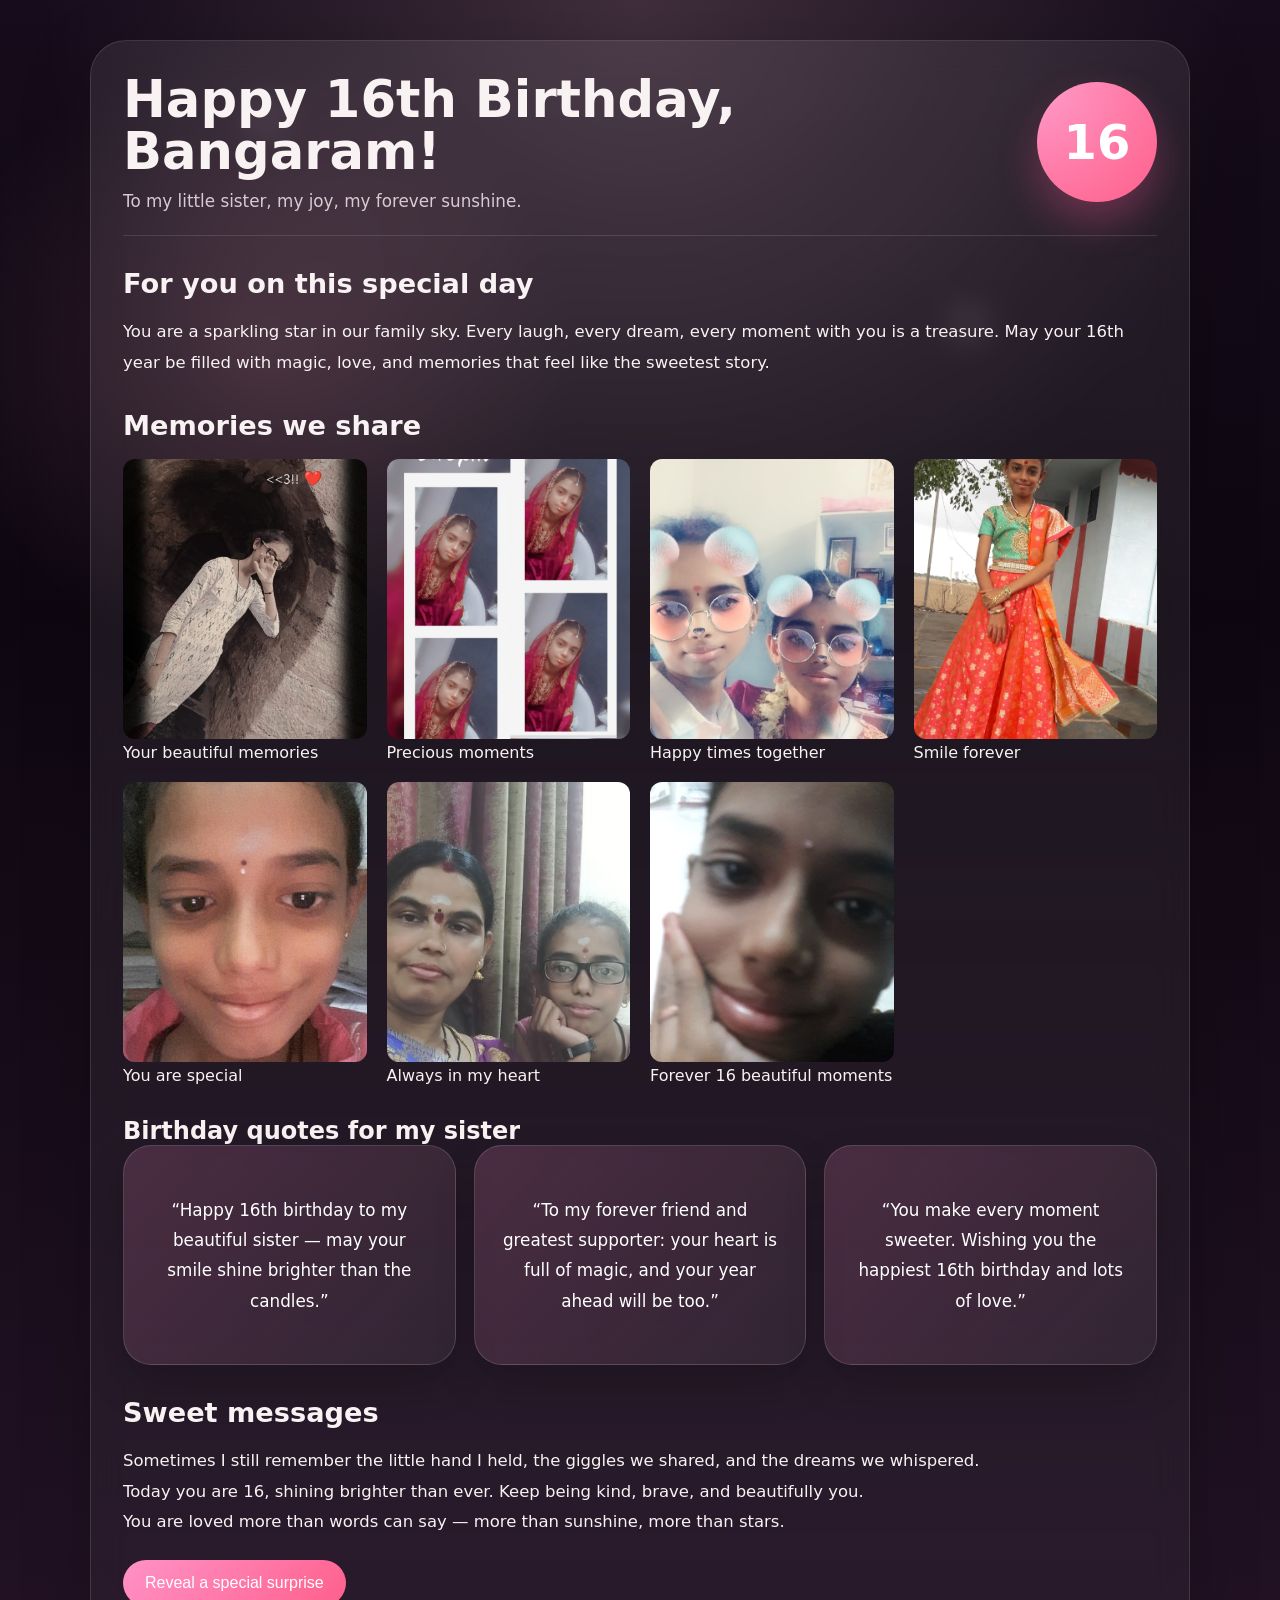
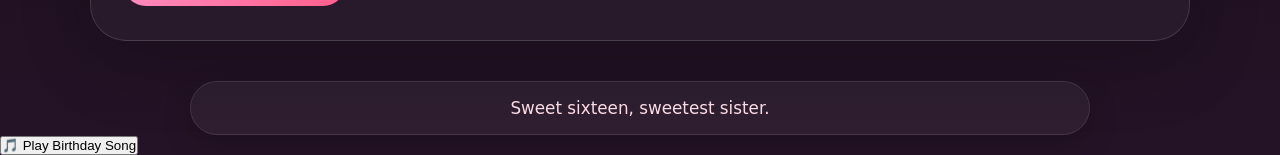
==== index.html @ b3b4f30d "Add audio element and play button for birthday song" ====
<!DOCTYPE html>
<html lang="en">
<head>
  <meta charset="UTF-8" />
  <meta name="viewport" content="width=device-width, initial-scale=1.0" />
  <title>Happy 16th Birthday, Bangaram!</title>
  <link rel="stylesheet" href="styles.css" />
</head>
<body>
  <div class="scene">
    <div class="sparkle"></div>
    <div class="sparkle"></div>
    <div class="sparkle"></div>
    <div class="sparkle"></div>
  </div>

  <main class="card">
    <header class="hero">
      <div class="hero-text">
        <h1>Happy 16th Birthday, Bangaram!</h1>
        <p>To my little sister, my joy, my forever sunshine.</p>
      </div>
      <div class="hero-badge">16</div>
    </header>

    <section class="message">
      <h2>For you on this special day</h2>
      <p>
        You are a sparkling star in our family sky. Every laugh, every dream, every moment with you is a treasure.
        May your 16th year be filled with magic, love, and memories that feel like the sweetest story.
      </p>
    </section>

    <section class="photos">
  <h2>Memories we share</h2>
  <div class="photo-grid">

    <div class="photo-card">
      <img src="photos/photo1.jpeg" alt="Birthday memory 1" />
      <span>Your beautiful memories</span>
    </div>

    <div class="photo-card">
      <img src="photos/photo2.jpeg" alt="Birthday memory 2" />
      <span>Precious moments</span>
    </div>

    <div class="photo-card">
      <img src="photos/photo3.jpeg" alt="Birthday memory 3" />
      <span>Happy times together</span>
    </div>

    <div class="photo-card">
      <img src="photos/photo4.jpeg" alt="Birthday memory 4" />
      <span>Smile forever</span>
    </div>

    <div class="photo-card">
      <img src="photos/photo5.jpeg" alt="Birthday memory 5" />
      <span>You are special</span>
    </div>

    <div class="photo-card">
      <img src="photos/photo6.jpeg" alt="Birthday memory 6" />
      <span>Always in my heart</span>
    </div>

    <div class="photo-card">
      <img src="photos/photo7.jpeg" alt="Birthday memory 7" />
      <span>Forever 16 beautiful moments</span>
    </div>

  </div>
</section>

    <section class="quotes">
      <h2>Birthday quotes for my sister</h2>
      <div class="quote-grid">
        <div class="quote-card">
          <p>“Happy 16th birthday to my beautiful sister — may your smile shine brighter than the candles.”</p>
        </div>
        <div class="quote-card">
          <p>“To my forever friend and greatest supporter: your heart is full of magic, and your year ahead will be too.”</p>
        </div>
        <div class="quote-card">
          <p>“You make every moment sweeter. Wishing you the happiest 16th birthday and lots of love.”</p>
        </div>
      </div>
    </section>

    <section class="extra">
      <h2>Sweet messages</h2>
      <div class="notes">
        <p>Sometimes I still remember the little hand I held, the giggles we shared, and the dreams we whispered.</p>
        <p>Today you are 16, shining brighter than ever. Keep being kind, brave, and beautifully you.</p>
        <p>You are loved more than words can say — more than sunshine, more than stars.</p>
      </div>
      <button id="revealButton" class="reveal-btn">Reveal a special surprise</button>
      <div id="revealNote" class="reveal-note hidden">
        <div class="surprise-card">
          <p>Bangaram, your smile makes every memory unforgettable.</p>
          <p>I miss you more than words can say — every quiet moment reminds me of the days we laughed together, shared secrets, and dreamed of the future.</p>
          <p>Today I want you to feel how much you are loved, treasured, and cherished just as you are.</p>
          <p class="surprise-quote">“You are the light of my life, and my heart holds every precious memory of you.”</p>
          <a class="extra-link-btn" href="extra.html">Open the second surprise page</a>
        </div>
      </div>
    </section>
  </main>

  <div class="bubble-text">
    <p>Sweet sixteen, sweetest sister.</p>
  </div>

  <script>
    document.addEventListener('DOMContentLoaded', () => {
      const revealButton = document.getElementById('revealButton');
      const revealNote = document.getElementById('revealNote');

      if (!revealButton || !revealNote) {
        console.error('Reveal elements not found');
        return;
      }

      revealButton.addEventListener('click', () => {
        const isCurrentlyHidden = revealNote.classList.contains('hidden');
        
        if (isCurrentlyHidden) {
          // Show the reveal note
          revealNote.classList.remove('hidden');
          revealButton.textContent = 'Hide the surprise';
          revealNote.scrollIntoView({ behavior: 'smooth', block: 'center' });
        } else {
          // Hide the reveal note
          revealNote.classList.add('hidden');
          revealButton.textContent = 'Reveal a special surprise';
        }
      });
    });
  </script>

  <audio id="bgMusic" loop>
      <source src="song.mp3.mpeg" type="audio/mpeg">
  </audio>

  <button onclick="document.getElementById('bgMusic').play()" class="music-btn">
  🎵 Play Birthday Song
  </button>

</body>
</html>
</body>
</html>
---- styles.css ----
:root {
  --bg: #1b1125;
  --surface: rgba(255, 255, 255, 0.1);
  --surface-strong: rgba(255, 255, 255, 0.18);
  --pink: #ff8fc3;
  --peach: #ffd8d0;
  --text: #f8f3f2;
  --muted: #d8cad3;
  --shadow: 0 20px 70px rgba(0, 0, 0, 0.22);
}

* {
  box-sizing: border-box;
  margin: 0;
  padding: 0;
}

body {
  min-height: 100vh;
  font-family: 'Inter', system-ui, sans-serif;
  background: radial-gradient(circle at top, rgba(255, 200, 210, 0.18), transparent 32%),
              radial-gradient(circle at 20% 20%, rgba(255, 154, 177, 0.16), transparent 18%),
              linear-gradient(180deg, #160c1b 0%, #0e0711 35%, #241326 100%);
  color: var(--text);
  overflow-x: hidden;
}

.scene {
  position: fixed;
  inset: 0;
  pointer-events: none;
}

.sparkle {
  position: absolute;
  width: 18px;
  height: 18px;
  background: radial-gradient(circle, rgba(255,255,255,0.95), rgba(255,255,255,0.1));
  filter: blur(0.9px);
  opacity: 0.7;
  animation: shimmer 4s ease-in-out infinite;
}

.sparkle:nth-child(1) { top: 12%; left: 20%; animation-delay: 0s; }
.sparkle:nth-child(2) { top: 35%; left: 75%; animation-delay: 1.2s; }
.sparkle:nth-child(3) { top: 70%; left: 38%; animation-delay: 2.1s; }
.sparkle:nth-child(4) { top: 55%; left: 14%; animation-delay: 3.4s; }

@keyframes shimmer {
  0%, 100% { transform: scale(0.9); opacity: 0.7; }
  50% { transform: scale(1.4); opacity: 1; }
}

.card {
  width: min(1100px, calc(100% - 36px));
  margin: 40px auto;
  padding: 32px;
  border-radius: 36px;
  background: linear-gradient(180deg, rgba(255,255,255,0.08), rgba(255,255,255,0.04));
  border: 1px solid rgba(255,255,255,0.12);
  box-shadow: var(--shadow);
  backdrop-filter: blur(18px);
}

.hero {
  display: grid;
  grid-template-columns: 1fr auto;
  gap: 24px;
  align-items: center;
  padding-bottom: 24px;
  border-bottom: 1px solid rgba(255,255,255,0.12);
}

.hero-text h1 {
  font-size: clamp(2.4rem, 4vw, 4rem);
  line-height: 1.02;
}

.hero-text p {
  margin-top: 14px;
  color: var(--muted);
  font-size: 1.05rem;
}

.hero-badge {
  width: 120px;
  height: 120px;
  border-radius: 50%;
  background: radial-gradient(circle at top left, #ff9cc9, #ff5f8b);
  display: grid;
  place-items: center;
  font-size: 3rem;
  font-weight: 800;
  color: white;
  box-shadow: 0 20px 40px rgba(255, 88, 148, 0.3);
}

.message,
.photos,
.extra {
  margin-top: 32px;
}

.message h2,
.photos h2,
.extra h2 {
  font-size: 1.7rem;
  margin-bottom: 18px;
}

.message p,
.notes p {
  line-height: 1.85;
  color: var(--text);
  font-size: 1.03rem;
}

.photo-grid {
    display: grid;
    grid-template-columns: repeat(auto-fit, minmax(220px, 1fr));
    gap: 20px;
}

.photo-card img {
    width: 100%;
    height: 280px;
    object-fit: cover;
    border-radius: 12px;
}

.quotes {
  margin-top: 32px;
}

.quote-grid {
  display: grid;
  grid-template-columns: repeat(auto-fit, minmax(240px, 1fr));
  gap: 18px;
}

.quote-card {
  min-height: 220px;
  padding: 28px;
  border-radius: 28px;
  border: 1px solid rgba(255, 255, 255, 0.14);
  background: linear-gradient(135deg, rgba(255, 140, 196, 0.18), rgba(255, 245, 255, 0.05));
  box-shadow: 0 20px 40px rgba(0, 0, 0, 0.2);
  display: grid;
  place-items: center;
  text-align: center;
}

.quote-card p {
  font-size: 1.05rem;
  line-height: 1.8;
  color: #fff;
}
  text-align: center;
  padding: 18px;
  backdrop-filter: blur(6px);
  background: rgba(0, 0, 0, 0.22);
}

.extra .notes {
  display: grid;
  gap: 14px;
  background: rgba(255,255,255,0.05);
  padding: 22px;
  border-radius: 24px;
}

.reveal-btn {
  margin-top: 22px;
  padding: 14px 22px;
  font-size: 1rem;
  border: none;
  border-radius: 999px;
  background: linear-gradient(135deg, #ff92c7, #ff5f8b);
  color: white;
  cursor: pointer;
  transition: transform 0.25s ease, box-shadow 0.25s ease;
}

.reveal-btn:hover {
  transform: translateY(-2px);
  box-shadow: 0 14px 24px rgba(255, 95, 139, 0.28);
}

.reveal-note {
  margin-top: 18px;
  padding: 18px 20px;
  border-radius: 20px;
  background: rgba(255, 255, 255, 0.08);
  border: 1px solid rgba(255, 255, 255, 0.1);
  opacity: 1;
  transform: translateY(0);
  max-height: 1000px;
  overflow: hidden;
  transition: opacity 0.4s ease, transform 0.4s ease, max-height 0.4s ease, padding 0.4s ease;
}

.surprise-card {
  display: grid;
  gap: 14px;
}

.surprise-card p {
  line-height: 1.75;
  color: var(--text);
}

.surprise-quote {
  font-size: 1.05rem;
  font-style: italic;
  color: #ffd7e6;
}

.extra-link-btn {
  display: inline-flex;
  width: fit-content;
  padding: 12px 20px;
  border-radius: 999px;
  background: linear-gradient(135deg, #ff8fc3, #ff5f8b);
  color: white;
  text-decoration: none;
  transition: transform 0.25s ease, box-shadow 0.25s ease;
}

.extra-link-btn:hover {
  transform: translateY(-2px);
  box-shadow: 0 14px 24px rgba(255, 95, 139, 0.28);
}

.hidden {
  opacity: 0;
  max-height: 0;
  overflow: hidden;
  transform: translateY(-15px);
  padding: 0 !important;
  margin: 0 !important;
}

.bubble-text {
  margin: 28px auto 0;
  width: min(900px, calc(100% - 36px));
  background: rgba(255, 255, 255, 0.05);
  border: 1px solid rgba(255,255,255,0.1);
  border-radius: 999px;
  padding: 16px 24px;
  text-align: center;
  color: #ffdfe9;
  font-size: 1.05rem;
  box-shadow: 0 10px 30px rgba(0, 0, 0, 0.18);
}

.extra-link {
  margin: 24px auto 0;
  width: min(360px, calc(100% - 36px));
  text-align: center;
}

.extra-link .reveal-btn {
  width: 100%;
}

@media (max-width: 720px) {
  .hero {
    grid-template-columns: 1fr;
    text-align: center;
  }

  .hero-badge {
    margin: 0 auto;
  }
}

@keyframes float {
  0%, 100% { transform: translateY(0); }
  50% { transform: translateY(-10px); }
}

.hero-badge,
.photo-card,
.reveal-btn {
  animation: float 6s ease-in-out infinite;
}
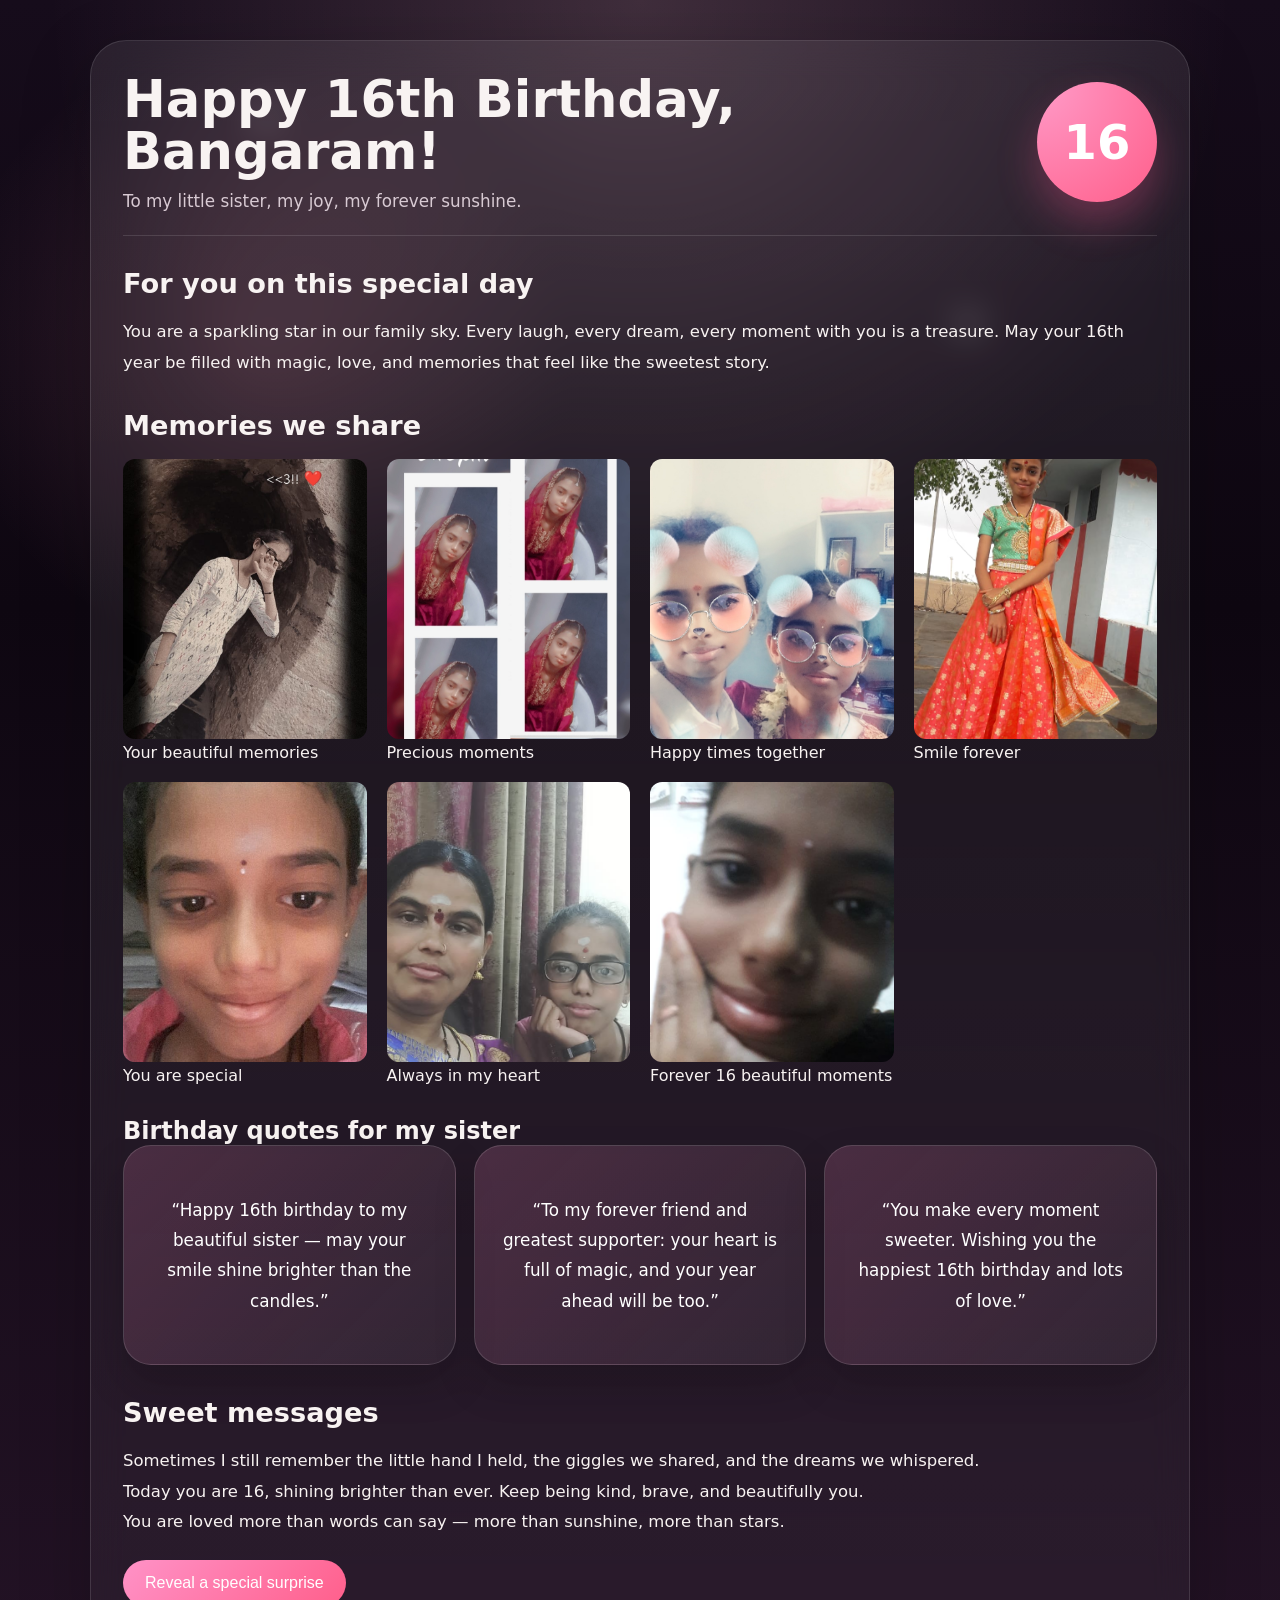
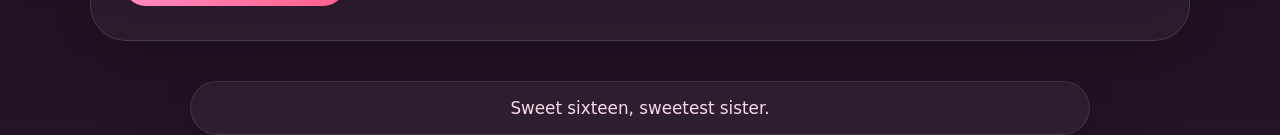
==== commit 4fb9621e: "Change audio to autoplay and remove play button Updated audio element to autoplay and removed play b" ====
--- a/index.html
+++ b/index.html
@@ -139,14 +139,9 @@
     });
   </script>
 
-  <audio id="bgMusic" loop>
-      <source src="song.mp3.mpeg" type="audio/mpeg">
-  </audio>
-
-  <button onclick="document.getElementById('bgMusic').play()" class="music-btn">
-  🎵 Play Birthday Song
-  </button>
-
+  <audio id="bgMusic" autoplay loop>
+    <source src="./song.mp3.mpeg" type="audio/mpeg">
+</audio>
 </body>
 </html>
 </body>
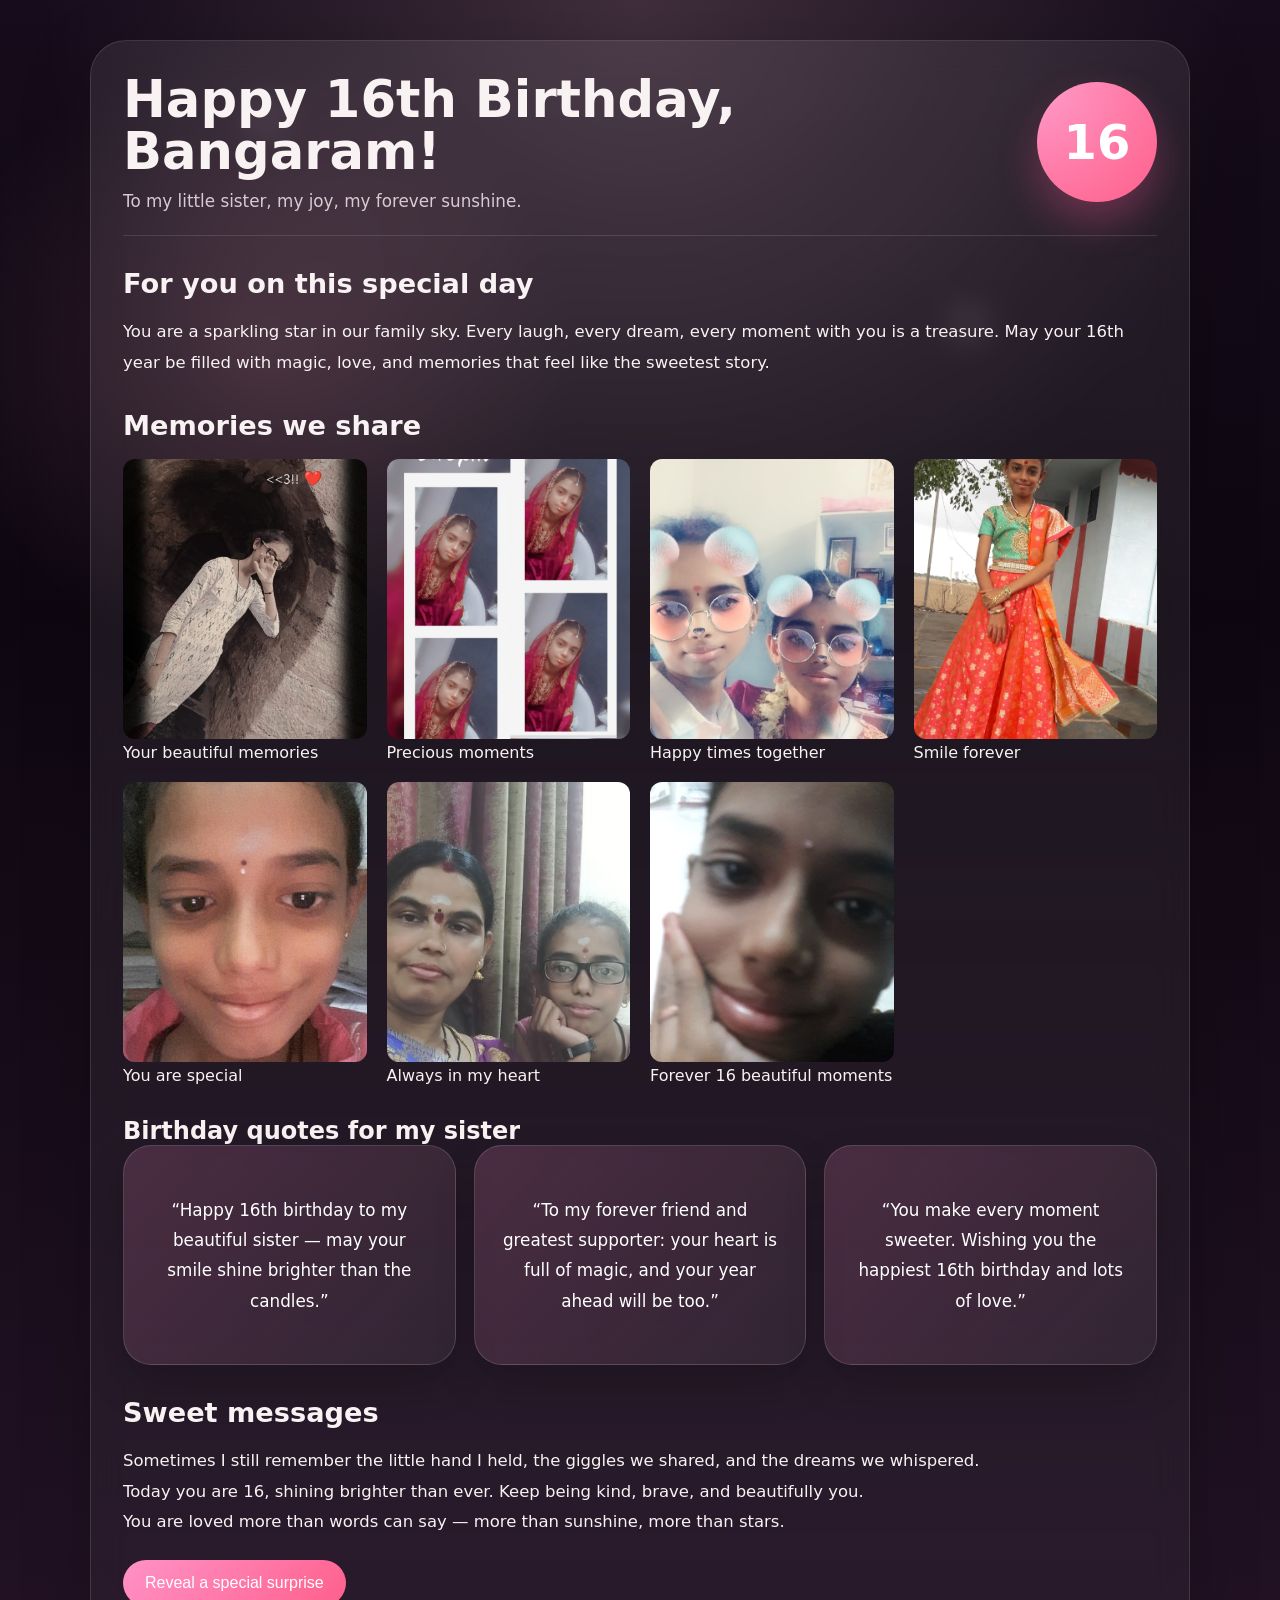
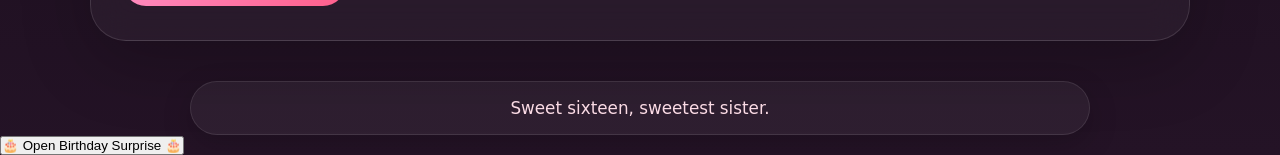
==== commit 87d664fd: "Fix audio source and add birthday surprise button Updated audio source and added birthday surprise b" ====
--- a/index.html
+++ b/index.html
@@ -138,10 +138,20 @@
       });
     });
   </script>
+<div id="welcome">
+    <button onclick="startBirthday()">🎂 Open Birthday Surprise 🎂</button>
+</div>
 
-  <audio id="bgMusic" autoplay loop>
-    <source src="./song.mp3.mpeg" type="audio/mpeg">
+<audio id="bgMusic" loop>
+    <source src="song.mp3" type="audio/mpeg">
 </audio>
+
+<script>
+function startBirthday() {
+    document.getElementById("bgMusic").play();
+    document.getElementById("welcome").style.display = "none";
+}
+</script>
 </body>
 </html>
 </body>
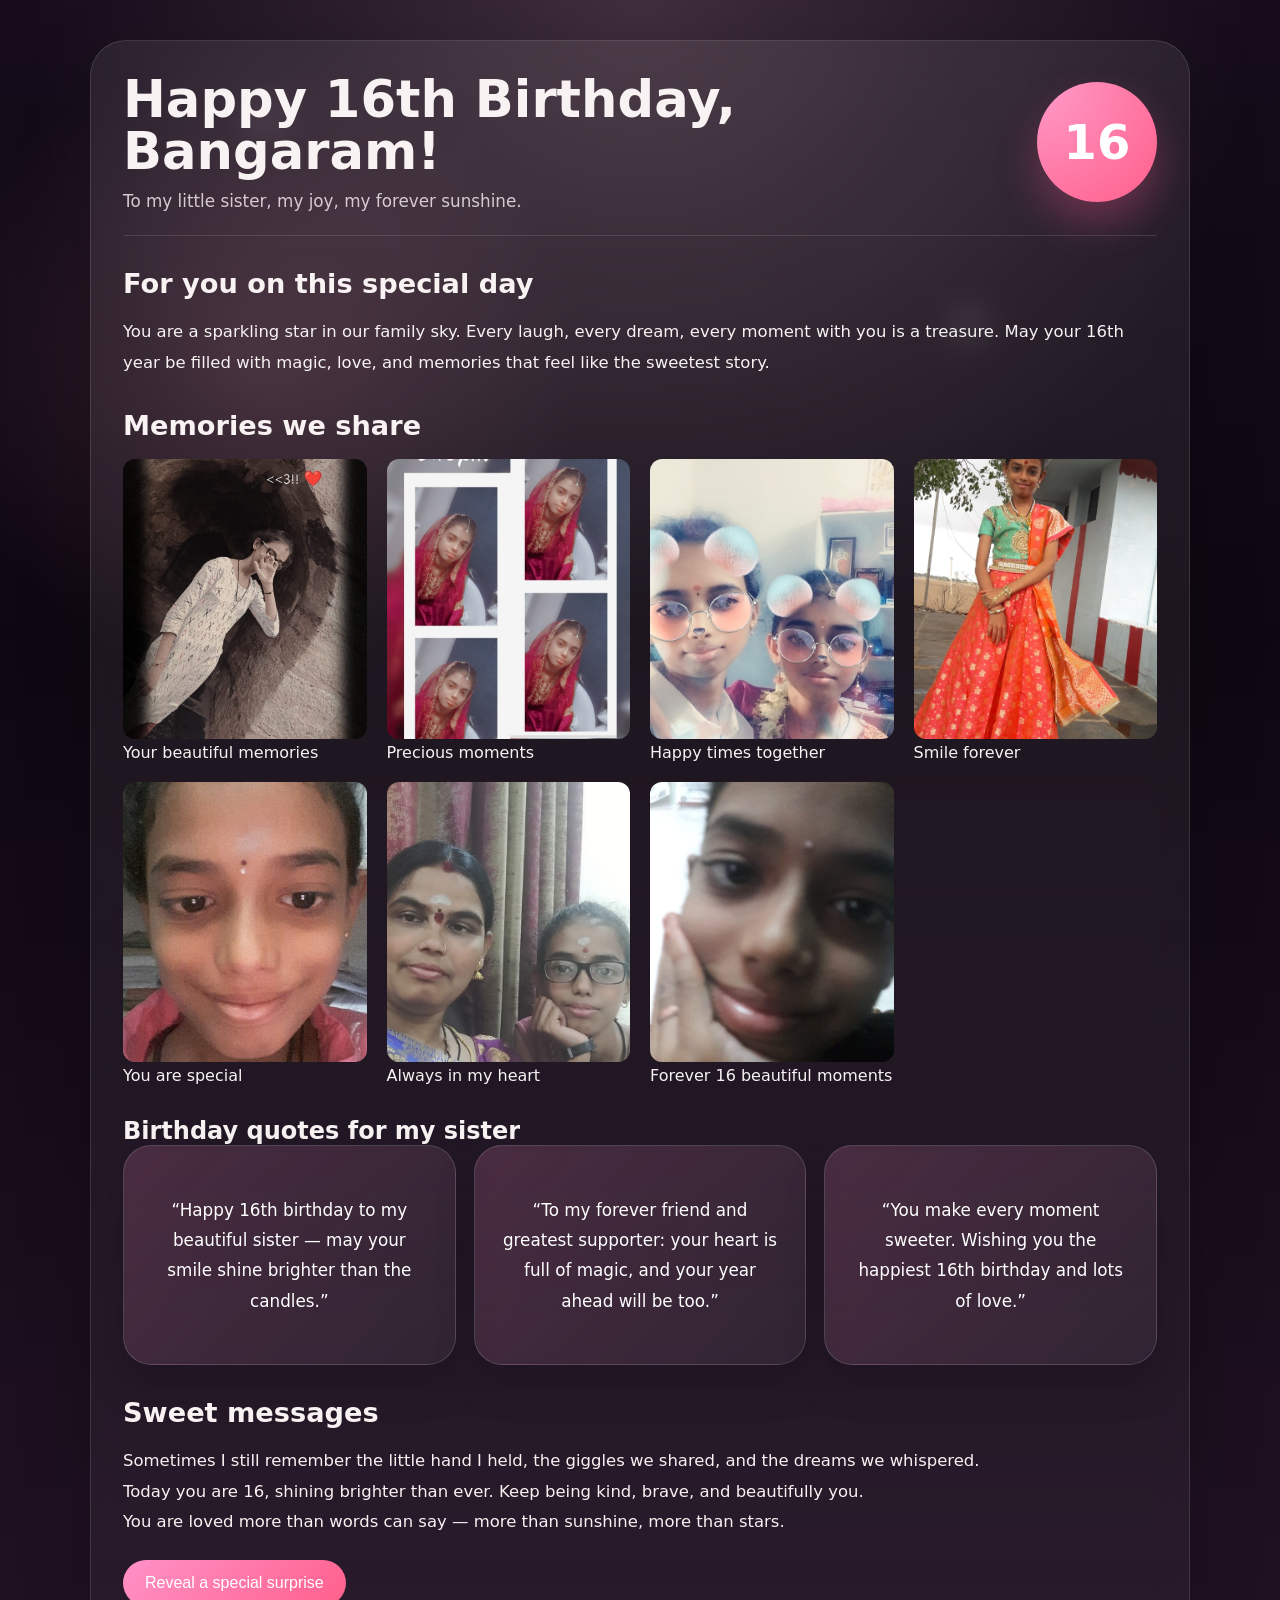
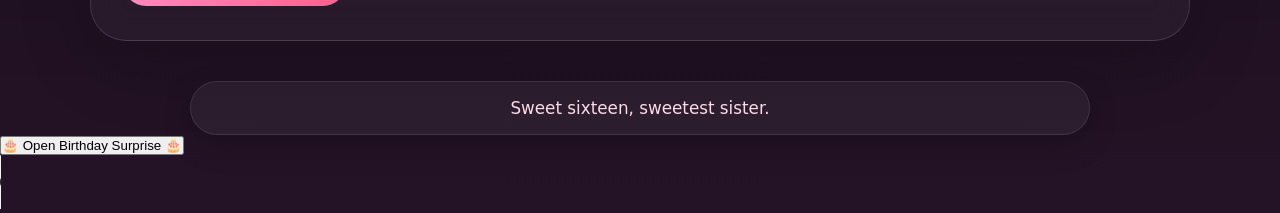
==== commit 47ca2466: "Modify audio element for birthday surprise Updated audio element to include controls and changed sou" ====
--- a/index.html
+++ b/index.html
@@ -142,10 +142,9 @@
     <button onclick="startBirthday()">🎂 Open Birthday Surprise 🎂</button>
 </div>
 
-<audio id="bgMusic" loop>
-    <source src="song.mp3" type="audio/mpeg">
+<audio controls>
+  <source src="/Bangaram/song.mp3.mpeg" type="audio/mpeg">
 </audio>
-
 <script>
 function startBirthday() {
     document.getElementById("bgMusic").play();
@@ -154,5 +153,4 @@
 </script>
 </body>
 </html>
-</body>
-</html>
+
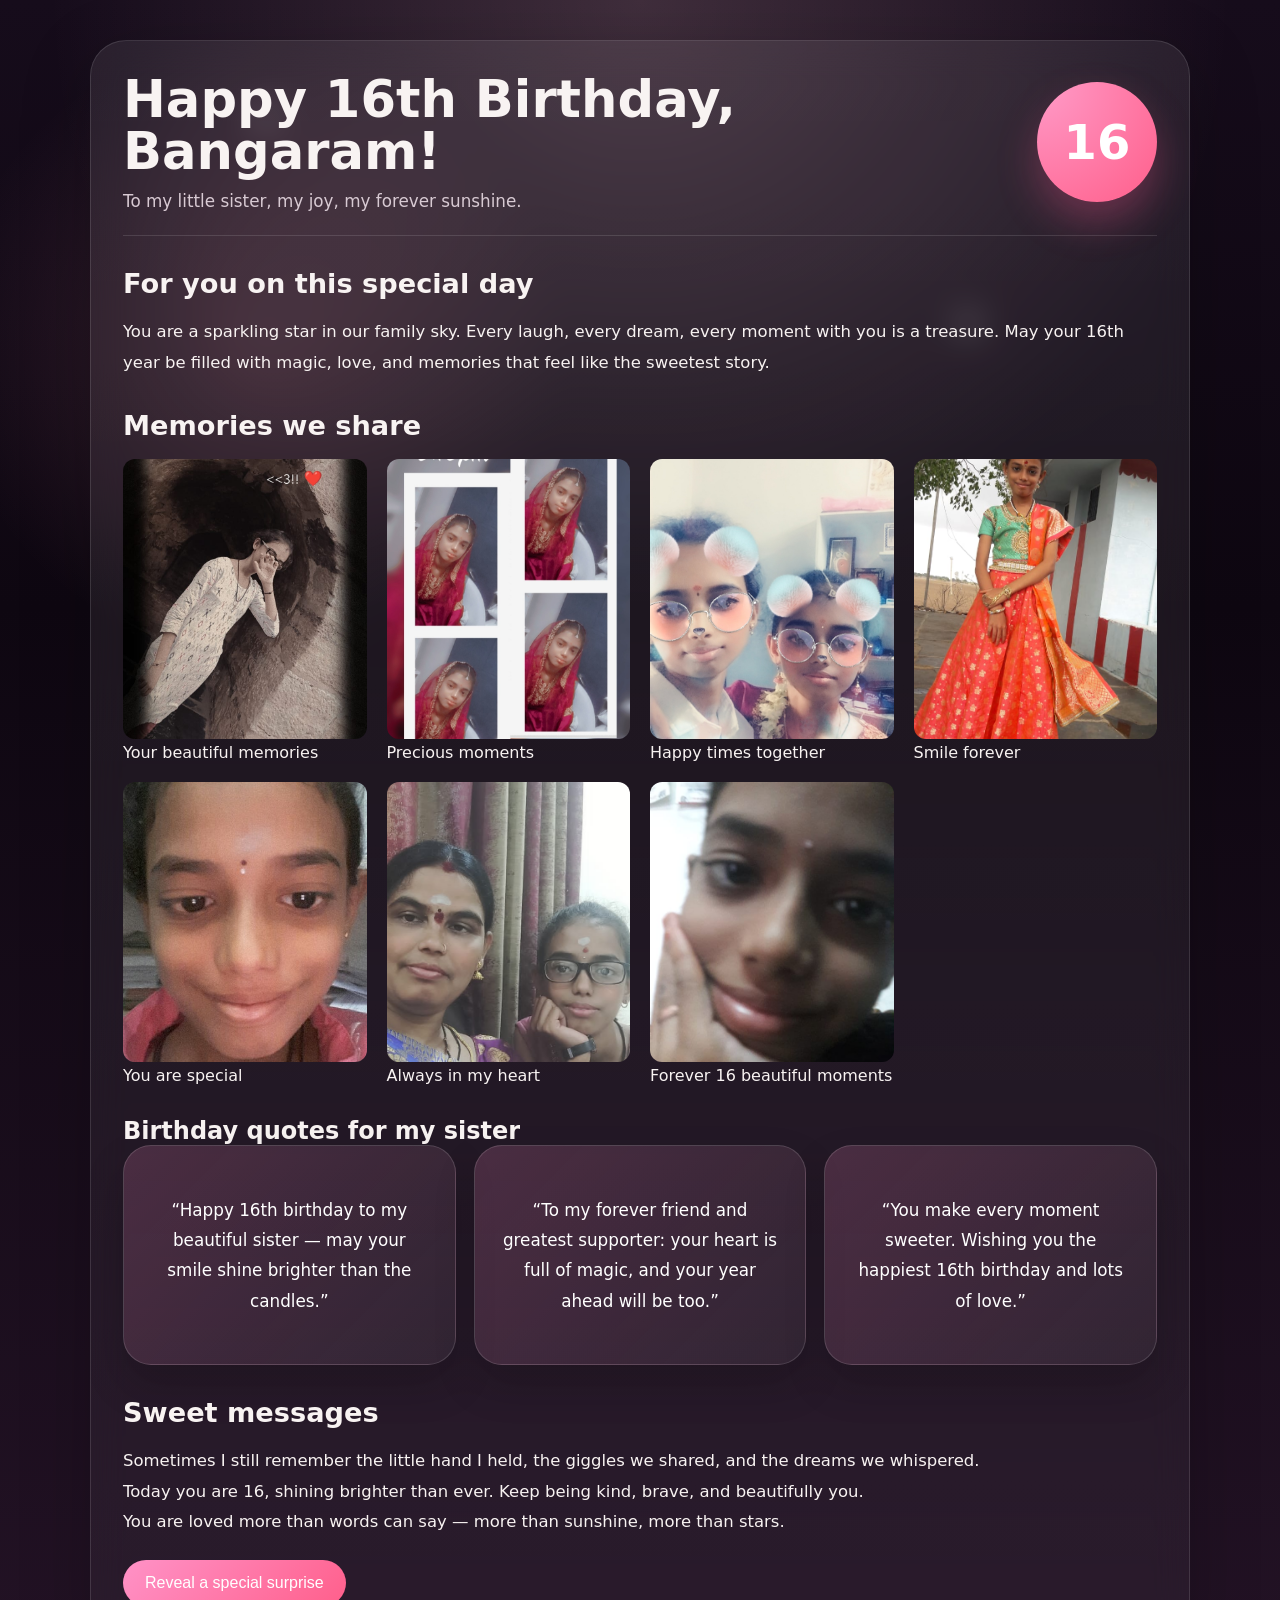
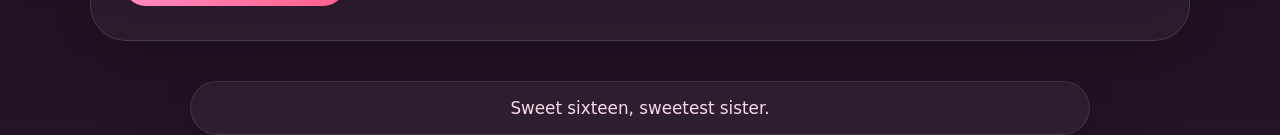
==== commit 8bce55cb: "Update index.html" ====
--- a/index.html
+++ b/index.html
@@ -138,18 +138,18 @@
       });
     });
   </script>
-<div id="welcome">
-    <button onclick="startBirthday()">🎂 Open Birthday Surprise 🎂</button>
-</div>
+<audio id="bgMusic" loop>
+    <source src="song.mp3" type="audio/mpeg">
+</audio>
 
-<audio controls>
-  <source src="/Bangaram/song.mp3.mpeg" type="audio/mpeg">
-</audio>
 <script>
-function startBirthday() {
-    document.getElementById("bgMusic").play();
-    document.getElementById("welcome").style.display = "none";
-}
+window.addEventListener('load', () => {
+    const music = document.getElementById('bgMusic');
+
+    document.addEventListener('click', () => {
+        music.play();
+    }, { once: true });
+});
 </script>
 </body>
 </html>
